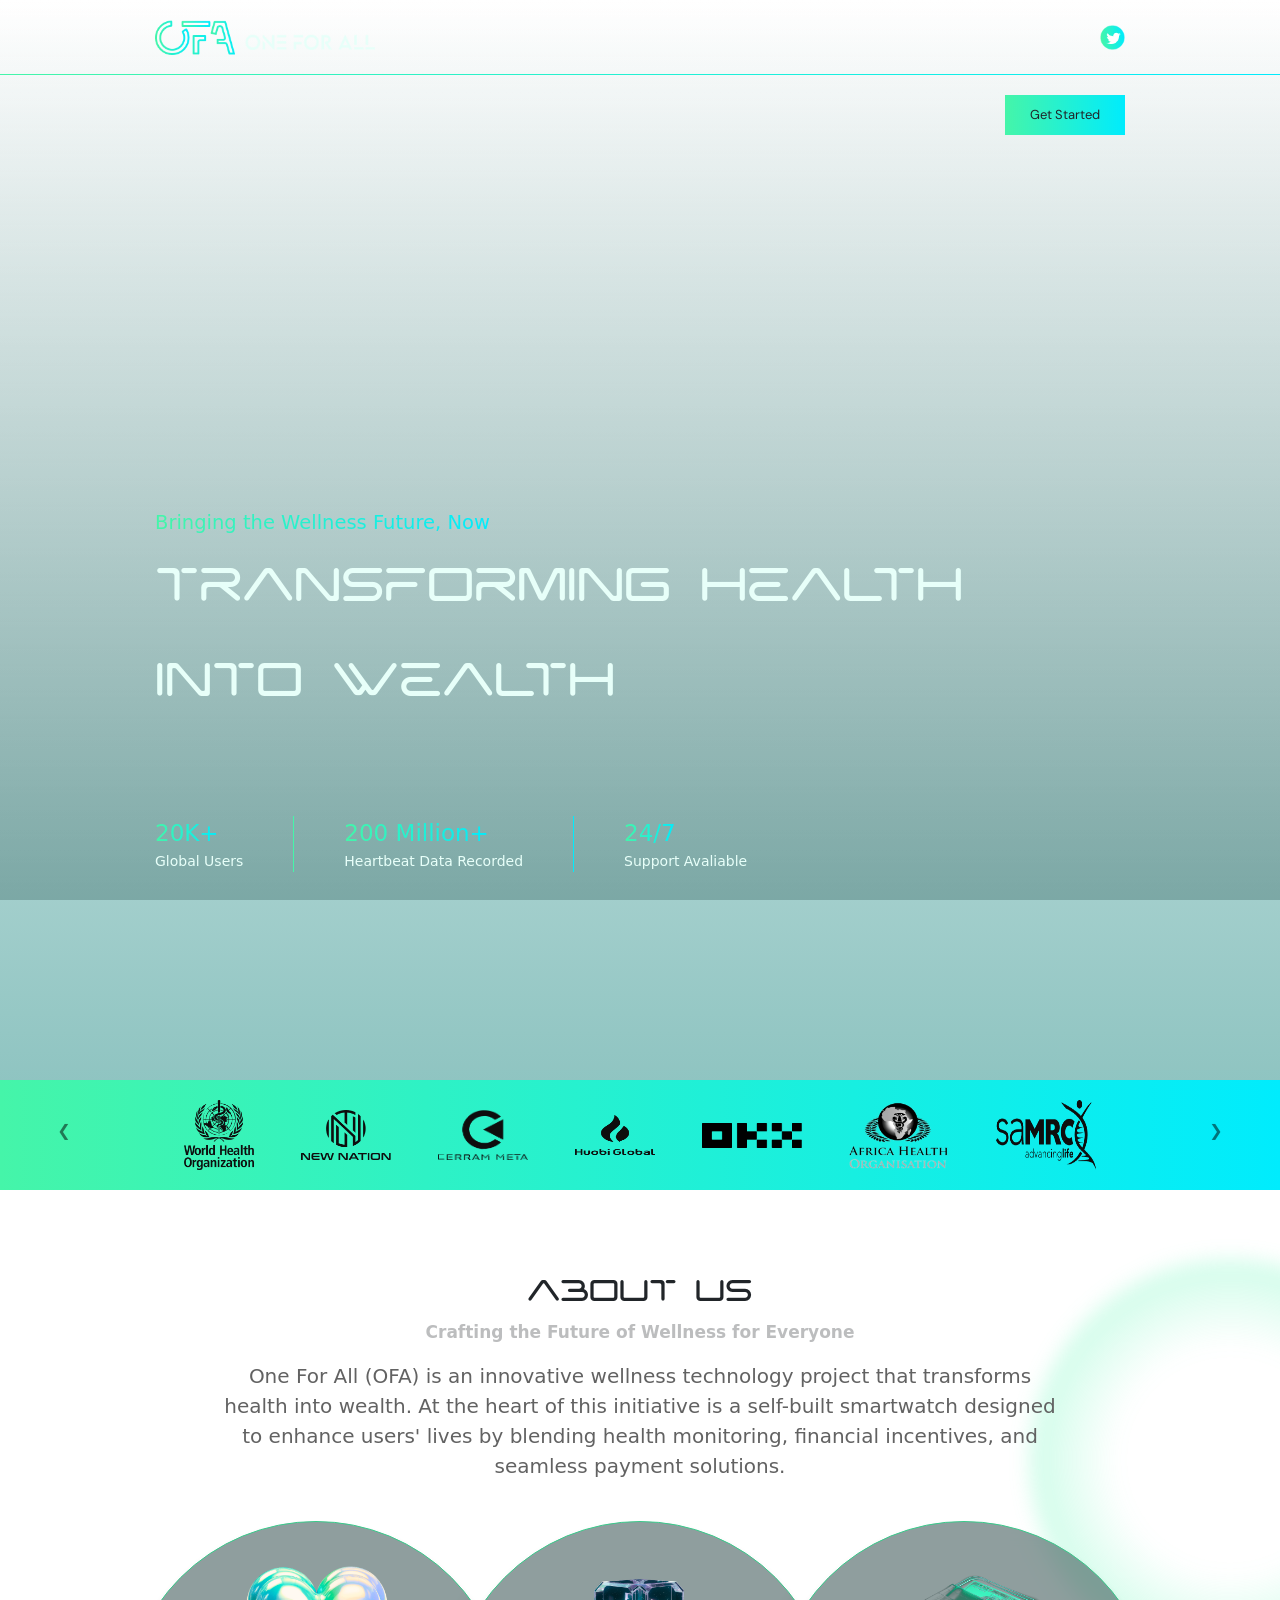
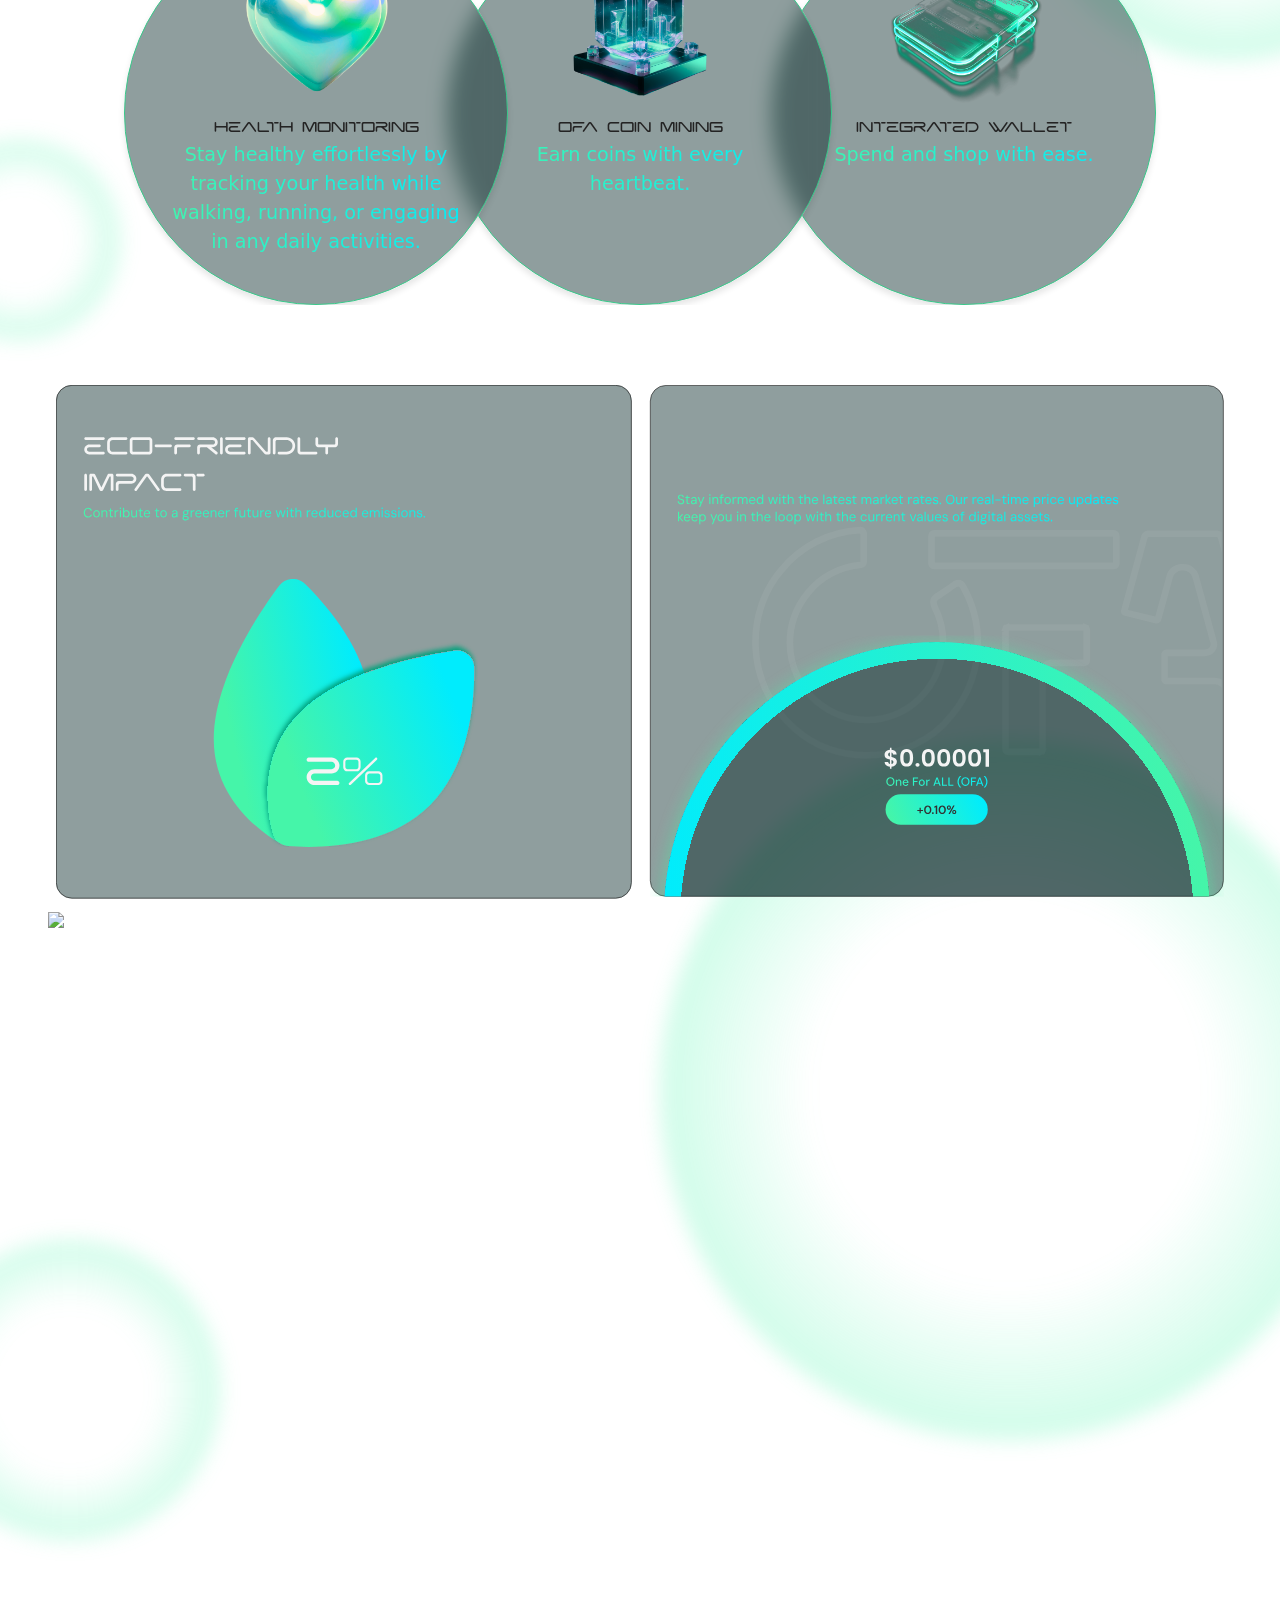
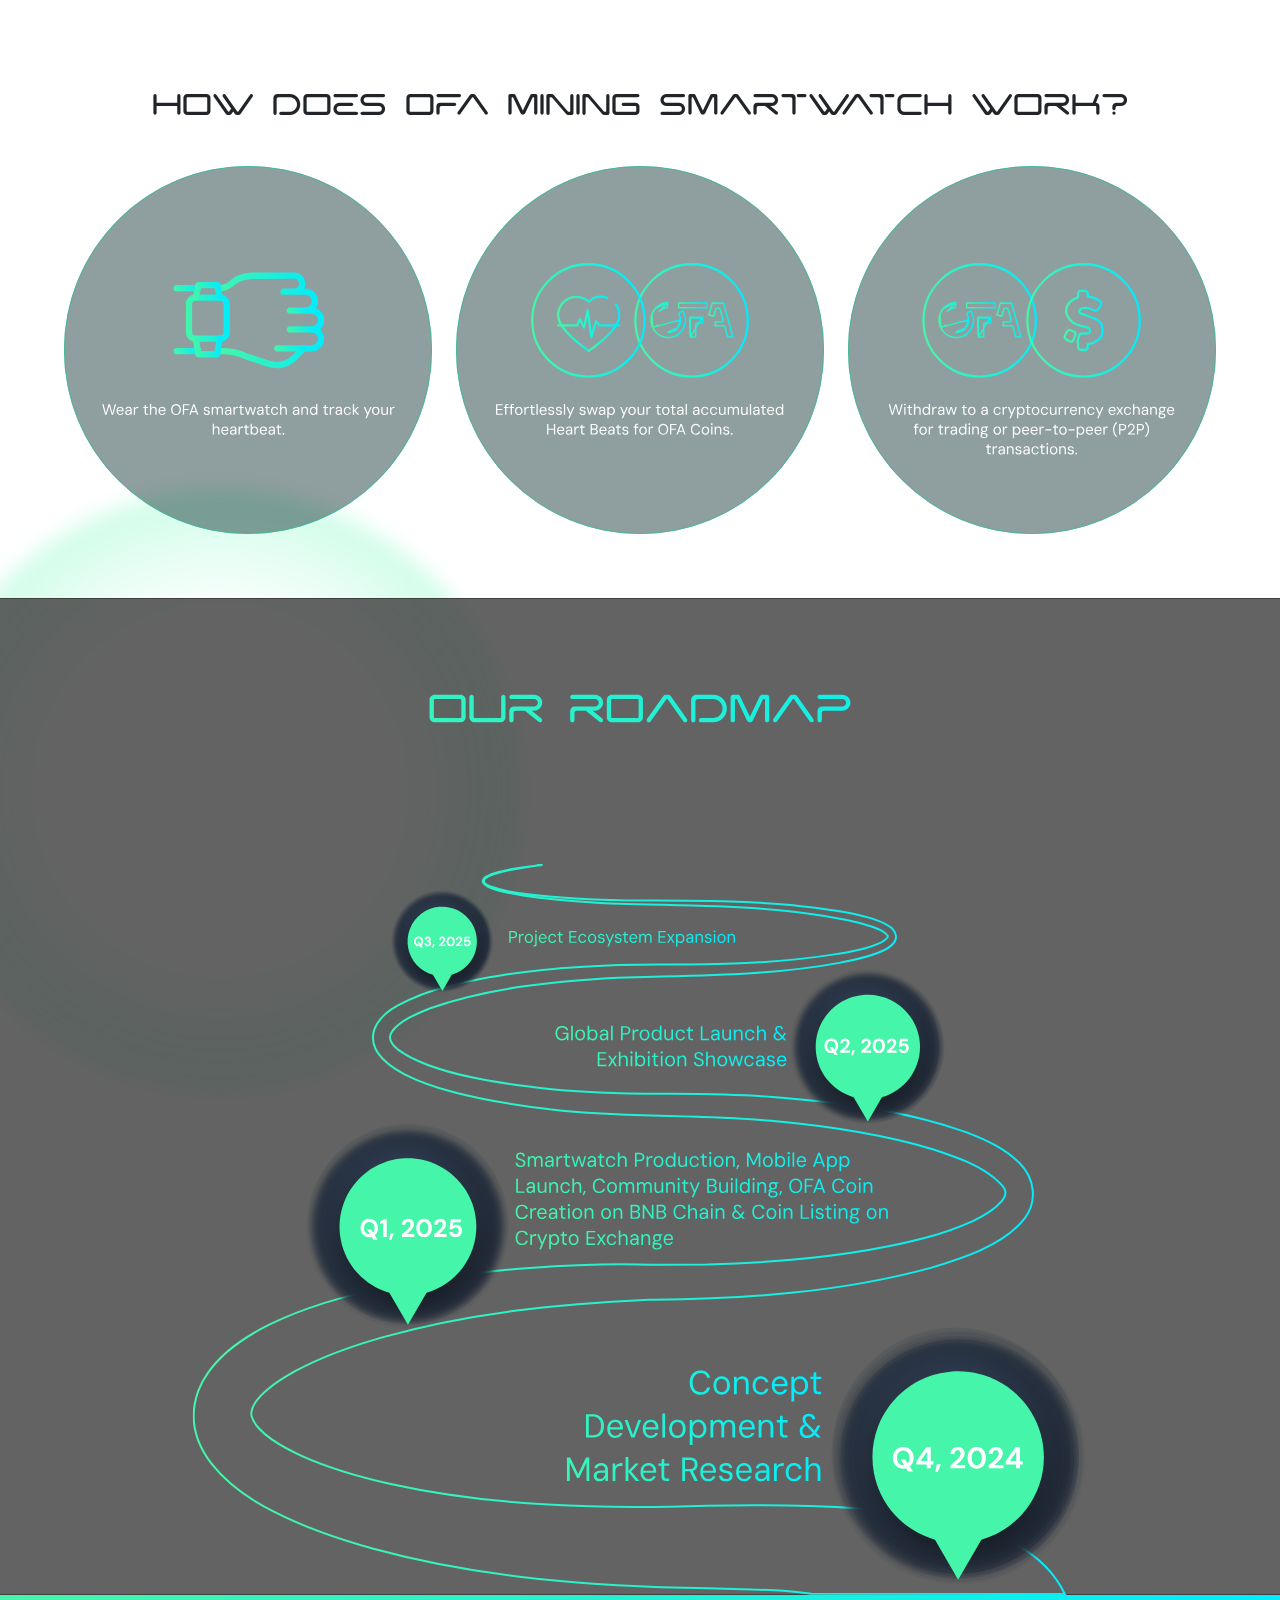
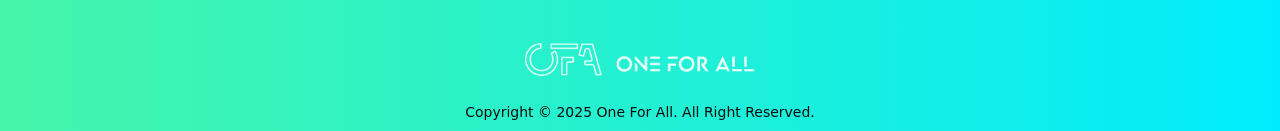
==== index.html @ 48a9dbd6 "center video background in small screen add link to twitter icon adjust to three logo per slide" ====
<!DOCTYPE html>
<html lang="en">
<head>
    <meta charset="UTF-8">
    <meta name="viewport" content="width=device-width, initial-scale=1.0">
    <meta name="description" content="One For All (OFA) - An innovative wellness technology project transforming health into wealth through smart wearables, health monitoring, and cryptocurrency rewards.">
    <title>One For All</title>
    
    <link rel="apple-touch-icon" sizes="180x180" href="img/app-icon.png">
    <link rel="icon" type="image/png" sizes="32x32" href="img/app-icon.png">
    <link rel="icon" type="image/png" sizes="16x16" href="img/app-icon.png">
    <link rel="icon" href="img/app-icon.png" type="image/x-icon">

    <link href="https://cdn.jsdelivr.net/npm/bootstrap@5.3.2/dist/css/bootstrap.min.css" rel="stylesheet">
    <link href="https://getbootstrap.com/docs/5.3/assets/css/docs.css" rel="stylesheet">
        <script src="https://cdn.jsdelivr.net/npm/bootstrap@5.3.3/dist/js/bootstrap.bundle.min.js"></script>
    <link rel="preconnect" href="https://fonts.googleapis.com">
    <link rel="preconnect" href="https://fonts.gstatic.com" crossorigin>
    <link href="https://fonts.googleapis.com/css2?family=DM+Sans:ital,opsz,wght@0,9..40,100..1000;1,9..40,100..1000&family=Open+Sans:ital,wght@0,300..800;1,300..800&display=swap" rel="stylesheet">
    <link rel="stylesheet" href="landing.css">
</head>
<body>
    <div class="grey-gradient-overlay"></div>
    <div class="site-header">
        <div class="header">
            <div class="d-flex flex-column flex-sm-row">
                <img src="img/header-logo-1.png" width="80" height="35">
                <div class="header-title">
                    <img src="img/header-logo-2.png" height="auto" width="100%">
                </div>
            </div>
            <div style="display: flex; align-items: center; gap: 5px;">
                <!-- <img src="img/Instagram.png" width="25" height="25"> -->
                <a href="https://x.com/ofatechofficial?t=ObvvisVrIjUTQreFQkUNtQ&s=09" class="flex-fill text-center d-flex align-items-center"><img src="img/Twitter.png" width="25" height="25"></a>
                <!-- <img src="img/Facebook.png" width="25" height="25"> -->
            </div>
        </div>
    </div>
    
    <div class="started">
        <div class="get-started">
            Get Started
        </div>
    </div>

    <div class="video-section">
        <video class="video-background" autoplay loop muted playsinline>
          <source src="video/main.mp4" type="video/mp4">
          Your browser does not support the video tag.
        </video>

        <div class="content">
            <div class="sub-title">
               Bringing the Wellness Future, Now
           </div>
           <div class="title">
             Transforming Health 
           </div>
           <div  class="title">
             Into Wealth
           </div> 
           <div class="box-container">
             <div class="first-box">
               <span class="box-title">20K+</span>
               <div class="box-sub-title">
                 Global Users
               </div>
             </div>
             <div class="middle-box">
               <span class="box-title">200 Million+</span>
               <div class="box-sub-title">
                 Heartbeat Data Recorded
               </div>
             </div>
             <div class="last-box">
               <span class="box-title">24/7</span>
               <div class="box-sub-title">
                 Support Avaliable
               </div>
             </div>
           </div>
       </div>
    
        <!-- Gradient Overlay -->
        <div class="gradient-overlay"></div>
    
        
        
    </div>

    <div class="company-section">
        <div id="carouselExampleAutoplaying" class="carousel slide" data-bs-ride="carousel">
            <div class="carousel-inner" id="carouselImages"></div>
          
            <button class="carousel-control-prev" type="button" data-bs-target="#carouselExampleAutoplaying" data-bs-slide="prev">
              <span class="carousel-control-prev-icon text-black" aria-hidden="true">&#10094;</span>
              <span class="visually-hidden">Previous</span>
            </button>
            <button class="carousel-control-next" type="button" data-bs-target="#carouselExampleAutoplaying" data-bs-slide="next">
              <span class="carousel-control-next-icon text-black" aria-hidden="true">&#10095;</span>
              <span class="visually-hidden">Next</span>
            </button>
          </div> 
    </div>

    <div class="content-container">
        <div class="green-circle1"></div>
        <div class="green-circle2"></div>
        <div class="green-circle3"></div>
        <div class="green-circle4"></div>
        <div class="green-circle5"></div> 

        <div>
            <div class="about-us-container">
                <span class="about-us">ABOUT US</span>
                <span class="about-us-sub-title">Crafting the Future of Wellness for Everyone</span>
                <span class="about-us-text" style="margin-top: 15px;">One For All (OFA) is an innovative wellness technology project that transforms <br>
                    health into wealth. At the heart of this initiative is a self-built smartwatch designed <br>
                    to enhance users' lives by blending health monitoring, financial incentives, and <br>
                    seamless payment solutions.</span>
            </div>
            <div class="circle-container">
                <div class="circle">
                  <img src="img/health_monitoring.png" alt="Health Monitoring">
                  <div class="circle-title">HEALTH MONITORING</div>
                  <div class="circle-sub-title">
                    Stay healthy effortlessly by <br> tracking your health while <br> walking,
                    running, or engaging <br> in any daily activities.
                  </div>
                </div>
                <div class="circle">
                  <img src="img/ofc_coin_mining.png" alt="OFA Coin Mining">
                  <div class="circle-title">OFA COIN MINING</div>
                  <div class="circle-sub-title">Earn coins with  every <br> heartbeat.</div>
                </div>
                <div class="circle">
                  <img src="img/integrated_wallet.png" alt="Integrated Wallet">
                  <div class="circle-title">INTEGRATED WALLET</div>
                  <div class="circle-sub-title">Spend and shop with ease.</div>
                </div>
            </div>
            <div class="row m-0 p-5 pb-0">
                <div class="col-12 pt-0 p-1 p-sm-3 p-md-2 col-md-6 mt-4">
                    <img src="img/eco-friendly.svg">
                </div>
                <div class="col-12 pt-0 p-1 p-sm-3 p-md-2 col-md-6 mt-4">
                    <img src="img/eco-friendly-2.svg">
                </div>
            </div>
            <div class="p-5 pt-0">
                <img src="img/Subtract.svg">
            </div>
        
            <div class="p-5">
                <video class="slide-background" autoplay loop muted playsinline>
                    <source src="video/slide.mp4" type="video/mp4">
                    Your browser does not support the video tag.
                </video>
            </div>
        
            <div class="p-5 pt-0">
                <div class="smart-watch-title">
                    How Does OFA Mining Smartwatch Work?
                </div>
                <div class="p-3 pt-2 row">
                    <div class="col-12 col-md-4 mt-4 smart-watch-img d-flex justify-content-center">
                        <img src="img/smart-watch-1.svg">
                    </div>
                    <div class="col-12 col-md-4 mt-4 smart-watch-img d-flex justify-content-center">
                        <img src="img/smart-watch-2.svg">
                    </div>
                    <div class="col-12 col-md-4 mt-4 smart-watch-img d-flex justify-content-center">
                        <img src="img/smart-watch-3.svg">
                    </div>
                </div>
            </div>
        
            <img src="img/roadmap.svg">
    
            <div class="company-section p-5 pb-2">
                <img src="img/footer-logo.png" width="230" height="35">
                <div class="d-flex justify-content-center mt-4" style="font-size: 14px; color: rgba(14, 14, 14, 1)">
                    Copyright © 2025 One For All. All Right Reserved.
                </div>
            </div>
        </div>
    </div>

    <script>
        const images = [
            { src: "img/WHO.png", link: "https://www.who.int/", width: 70, height: 70 },
            { src: "img/NEW_NATION.png", link: "https://newnation.us/#", width: 90, height: 50 },
            { src: "img/CERRAM_META.png", link: "https://crmclick.io/#/", width: 90, height: 50 },
            { src: "img/Huobi_Global.png", link: "https://www.htx.com/", width: 80, height: 40 },
            { src: "img/okx.png", link: "https://www.okx.com/join/31041641?gad_source=1&gclid=CjwKCAiA1eO7BhATEiwAm0Ee-BBeIkLBJhhB35plyiv4_nCGKuAdilOFokEItZXmmyMI5mt0x4MOkhoCSD8QAvD_BwE", width: 100, height: 25 },
            { src: "img/AHO.png", link: "https://aho.org/countries/south-africa/", width: 100, height: 70 },
            { src: "img/SAMRC.png", link: "https://www.samrc.ac.za/", width: 100, height: 70 },
        ];


        function getImagesPerSlide() {
            const width = window.innerWidth;
            if (width < 350) return 1;
            if (width < 576) return 3;
            if (width >= 576 && width < 768) return 4;
            if (width >= 768 && width < 992) return 4;
            if (width >= 992 && width < 1200) return 5;
            if (width >= 1200) return 7;
            return 1; // Fallback
        }

        function populateCarousel() {
            const carouselInner = document.getElementById("carouselImages");
            carouselInner.innerHTML = ""; // Clear previous content
            const imagesPerSlide = getImagesPerSlide();

            for (let i = 0; i < images.length; i += imagesPerSlide) {
            const slideImages = images.slice(i, i + imagesPerSlide);
            const slide = document.createElement("div");
            slide.className = `carousel-item ${i === 0 ? "active" : ""}`;
            slide.innerHTML = `
                <div class="d-flex justify-content-between">
                ${slideImages
                    .map(
                    (image) =>
                        `<a href="${image.link}" class="flex-fill text-center d-flex align-items-center">
                        <img src="${image.src}" class="mx-auto d-block" style="width: ${image.width}px; height: ${image.height}px;" alt="Image">
                        </a>`
                    )
                    .join("")}
                </div>`;
            carouselInner.appendChild(slide);
            }
        }

        // Populate on load and resize
        window.addEventListener("load", populateCarousel);
        window.addEventListener("resize", populateCarousel);
    </script>
</body>
</html>
---- landing.css ----
@media (max-height: 576px) {

    .content{
        padding-top: 200px !important;
    }
}

@media (max-height: 450px) {

    .content{
        padding-top: 100px !important;
    }
}


@font-face {
    font-family: 'Lequire';
    src: url('fonts/Lequire.otf') format('opentype');
    font-weight: normal; /* Adjust if you have multiple weights */
    font-style: normal;  /* Adjust if you have italic or other styles */
}

@font-face {
    font-family: 'Votage';
    src: url('fonts/votage.otf') format('opentype');
    font-weight: normal; /* Adjust if you have multiple weights */
    font-style: normal;  /* Adjust if you have italic or other styles */
}

.grey-gradient-overlay {
    position: fixed;
    top: 0;
    left: 0;
    width: 100%;
    height: 100vh;
    background: linear-gradient(180deg, rgba(255, 254, 254, 0.7), rgba(0, 0, 0, 0.3)); /* Grey gradient */
    z-index: -9999;
}

.site-header {
    font-family: 'Lequire';
    position: absolute;
    top: 0;
    width: 100%;
    border-bottom: 1px solid; /* Adjust border width */
    border-image: linear-gradient(90deg, #45F5A9, #00ECFD) 1;
    z-index: 2;
    height: 75px;
}

.header{
    display: flex; 
    padding: 20px 155px; 
    justify-content: space-between;
}

.header-title{
    font-family: "Votage";
    width: 130px;
    height: 20px;
    color: #E7FFF9;
    margin-left: 10px;
    margin-top: 10px;
}

.started{
    padding: 20px 155px; 
    position: absolute; 
    z-index: 2; top: 75px; 
    display: flex; 
    justify-content: end; 
    width: -webkit-fill-available;
}

.get-started{
    font-family: "DM Sans";
    padding: 10px 25px;
    font-size: 13px; 
    background: linear-gradient(90deg, #45F5A9, #00ECFD);
    z-index: 2;
}

.video-section {
    position: relative;
    width: 100%;
    height: 120vh; /* Full viewport height */
}

.video-background {
    position: absolute;
    width: 100%;
    height: 100%;
    object-fit: cover;
    z-index: -1;
}

.gradient-overlay {
    position: absolute;
    top: 0;
    left: 0;
    width: 100%;
    height: 100%;
    background: linear-gradient(180deg, rgba(255, 255, 255, 0.5), rgba(32, 138, 132, 0.5));
    z-index: -1;
}

.content{
    height: 100%;
    display: flex;
    flex-direction: column;
    justify-content: center;
    padding-left: 155px;
    padding-top: 300px;
}

.sub-title{
    display: flex;
    flex-direction: column;
    font-size: 19.5px; 
    background: linear-gradient(90deg, #45F5A9, #00ECFD);
    width: fit-content;
    -webkit-background-clip: text;
    -webkit-text-fill-color: transparent;
}

.title{
    font-family: "Votage";
    font-size: 63px;
    color: #E7FFF9;
}

.box-container{
    margin-top: 90px; 
    display: flex;
}

.middle-box{
    border-image: linear-gradient(90deg, #45F5A9, #00ECFD) 1;
    border-left: 1px solid;
    border-right: 1px solid;
    padding: 0px 50px;
}

.box-title{
    font-size: 23px;
    background: linear-gradient(90deg, #45F5A9, #00ECFD);
    width: fit-content;
    -webkit-background-clip: text;
    -webkit-text-fill-color: transparent;
}

.box-sub-title{
    font-size: 14px;
    color: #E7FFF9;
}

.first-box{
    padding: 0px 50px 0px 0px;
}

.last-box{
    padding: 0px 00px 0px 50px;
}

.company-section {
    background: linear-gradient(90deg, #45F5A9, #00ECFD);
    text-align: center;
}

.content-container {
    height: 100%;
    position: relative;
    overflow: hidden;
  }

  .green-circle1 {
    margin-top: 70px;
    position: absolute;
    right: -150px; /* Moves the circle to the right so only half is visible */
    width: 400px; /* Adjust size as needed */
    height: 400px; /* Adjust size as needed */
    background: radial-gradient(
      circle,
      rgba(0, 236, 253, 0) 40%,
      rgba(69, 245, 169, 0.5) 100%
    );
    border-radius: 50%; /* Makes it circular */
    filter: blur(10px); /* Adds a soft blur */
    z-index: -1; /* Puts the circle behind other content */
    overflow: hidden;
  }

  .green-circle2 {
    margin-top: 550px;
    position: absolute;
    left: -80px;
    width: 200px; /* Adjust size as needed */
    height: 200px; /* Adjust size as needed */
    background: radial-gradient(
      circle,
      rgba(0, 236, 253, 0) 40%,
      rgba(69, 245, 169, 0.5) 100%
    );
    border-radius: 50%; /* Makes it circular */
    filter: blur(10px); /* Adds a soft blur */
    z-index: -1; /* Puts the circle behind other content */
    overflow: hidden;
  }


  .green-circle3 {
    margin-top: 1150px;
    position: absolute;
    right: -80px;
    width: 700px; /* Adjust size as needed */
    height: 700px; /* Adjust size as needed */
    background: radial-gradient(
      circle,
      rgba(0, 236, 253, 0) 40%,
      rgba(69, 245, 169, 0.5) 100%
    );
    border-radius: 50%; /* Makes it circular */
    filter: blur(10px); /* Adds a soft blur */
    z-index: -1; /* Puts the circle behind other content */
    overflow: hidden;
  }

  .green-circle4 {
    margin-top: 1650px;
    position: absolute;
    left: -80px;
    width: 300px; /* Adjust size as needed */
    height: 300px; /* Adjust size as needed */
    background: radial-gradient(
      circle,
      rgba(0, 236, 253, 0) 40%,
      rgba(69, 245, 169, 0.5) 100%
    );
    border-radius: 50%; /* Makes it circular */
    filter: blur(10px); /* Adds a soft blur */
    z-index: -1; /* Puts the circle behind other content */
    overflow: hidden;
  }

.green-circle5 {
    margin-top: 2500px;
    position: absolute;
    left: -80px;
    width: 600px; /* Adjust size as needed */
    height: 600px; /* Adjust size as needed */
    background: radial-gradient(
        circle,
        rgba(0, 236, 253, 0) 40%,
        rgba(69, 245, 169, 0.5) 100%
    );
    border-radius: 50%; /* Makes it circular */
    filter: blur(10px); /* Adds a soft blur */
    z-index: -1; /* Puts the circle behind other content */
    overflow: hidden;
}

.carousel-control-prev-icon,
    .carousel-control-next-icon {
      background-image: none;

    }

.carousel-inner{
    padding: 20px 160px 20px 160px;
}

.carousel-control-next, .carousel-control-prev{
    width: 10%;
}

.about-us-container{
    margin: 70px 200px 0px 200px; 
    display: flex; 
    flex-direction: column; 
    justify-content: center;
  }

  .about-us{
    display: flex;
    justify-content: center;
    font-size: 40px;
    font-family: "Votage";
  }

  .about-us-sub-title{
    display: flex;
    justify-content: center;
    font-size: 17px;
    font-weight: 600;
    opacity: 0.3;
    text-align: center;
  }

  .about-us-text{
    display: flex;
    justify-content: center;
    font-size: 20px;
    color: #626262;
    text-align: center;
  }

  /* Circle Container */
.circle-container {
    display: flex;
    justify-content: center;
    align-items: center;
    gap: 0; /* Control overlap manually */
    margin-top: 40px;
    position: relative;
    flex-wrap: nowrap; /* Prevent wrapping on large screens */
    overflow: hidden; /* Ensure no overflow */
  }
  
  /* Individual Circle Styling */
  .circle {
    background: var(--Color, rgba(0, 34, 36, 0.44));
    border-radius: 50%;
    width: clamp(300px, 30vw, 600px); /* Dynamically scale with viewport width */
    height: clamp(300px, 30vw, 600px); /* Same as width for a perfect circle */
    text-align: center;
    box-shadow: 0 4px 6px rgba(0, 0, 0, 0.1);
    padding: 20px;
    position: relative; /* Ensure circles can overlap */
    z-index: 1;
    backdrop-filter: blur(10px);
    border: 1px solid rgba(56, 201, 138, 1);
  }
  
  /* Adjust Overlap for Circles */
  .circle:nth-child(1) {
    margin-right: -60px; /* Adjust overlap dynamically */
    z-index: 3; /* Ensure it's on top of the second */
  }
  
  .circle:nth-child(2) {
    margin-right: -60px; /* Adjust overlap dynamically */
    z-index: 2; /* Ensure it's on top of the third but behind the first */
  }
  
  .circle:nth-child(3) {
    z-index: 1; /* Ensure it's the lowest in the stack */
  }
  
  /* Circle Content Styling */
  .circle img {
    width: 50%; /* Icon size relative to the circle */
    height: auto;
  }
  
  .circle-title {
    font-family: "Votage";
    font-size: clamp(1rem, 1.5vw, 2rem);
    color: rgba(35, 35, 35, 1);
  }
  
  .circle-sub-title {
    font-size: clamp(1rem, 1.5vw, 2rem);
    background: linear-gradient(90deg, #45F5A9, #00ECFD);
    -webkit-background-clip: text;
    -webkit-text-fill-color: transparent;
  }

  .slide-background{
    width: 100%;
    height: 100%;
  }

  .smart-watch-title{
    font-family: "Votage";
    font-size: 40px;
    display: flex;
    justify-content: center;
  }

@media (max-width: 1050px) {
    .circle:nth-child(1) {
        margin-right: -50px;
    }   
    
    .circle:nth-child(2) {
        margin-right: -50px;
    }
}

@media (max-width: 965px) {

    .box-container{
        margin-top: 70px;
    }
}


@media (max-width: 765px) {

    .started{
        padding: 25px 50px; 
    }

    .header {
        padding: 20px 50px;
    }

    .content{
        padding-left: 50px;
        padding-top: 300px;
    }

    .circle-container {
        flex-wrap: wrap;
        flex-direction: column;
    }
      
    /* Adjust Overlap for Circles */
    .circle:nth-child(1) {
        z-index: 4;
        margin-right: 0px;
    }   
    
    .circle:nth-child(2) {
        z-index: 4;
        margin-top: 20px;
        margin-right: 0px;
    }

    .circle:nth-child(3) {
        z-index: 4;
        margin-top: 20px;
    }

    .smart-watch-title{
        font-size: 30px;
    }

    .smart-watch-img img{
        width: 300px;
        height: 300px;
    }

    .carousel-inner{
        padding: 20px 60px 20px 60px;
    }

    .box-container{
        margin-top: 50px;
    }

    .about-us-container{
        margin: 70px 100px 0px 100px;;
    }

    .video-background{
        object-position: calc(50% + -250px) center;
    }
}

@media (max-width: 576px) {

    .site-header{
        height: 100px;
    }

    .header-title{
        margin-left: 0px;
    }

    .started{
        padding: 40px 50px; 
        
    }

    .title{
        font-size: 36px;
    }

    .content{
        padding-left: 15px;
        padding-top: 0;
    }

    .middle-box{
        padding: 0px 10px;
    }

    .first-box{
        padding: 0px 10px 0px 0px;
    }
    
    .last-box{
        padding: 0px 10px 0px 10px;
    }

    .about-us-container{
        margin: 70px 50px 0px 50px; 
    }

    .smart-watch-title{
        font-size: 25px;
    }

    .carousel-inner{
        padding: 20px;
    }

    .video-section{
        overflow: hidden;
    }

    .video-background{
        object-position: calc(50% + -300px) center;
    }
}
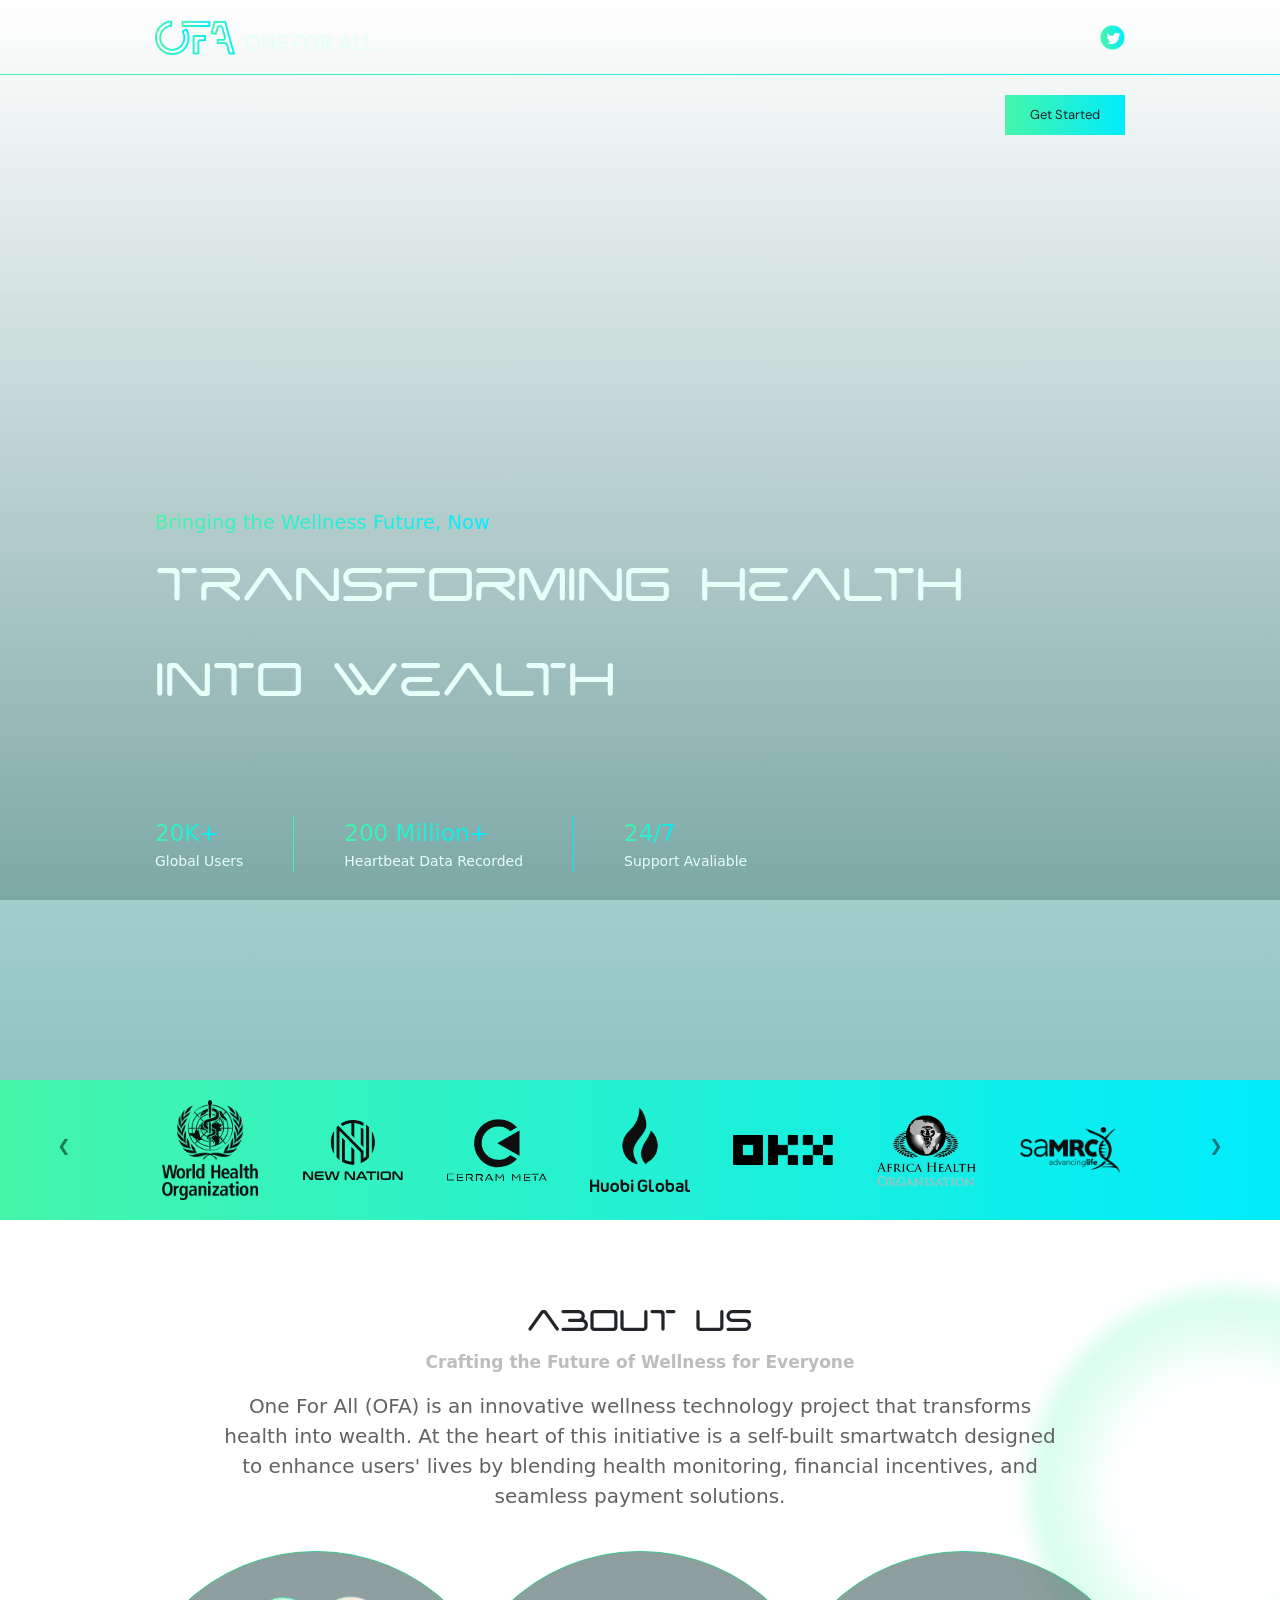
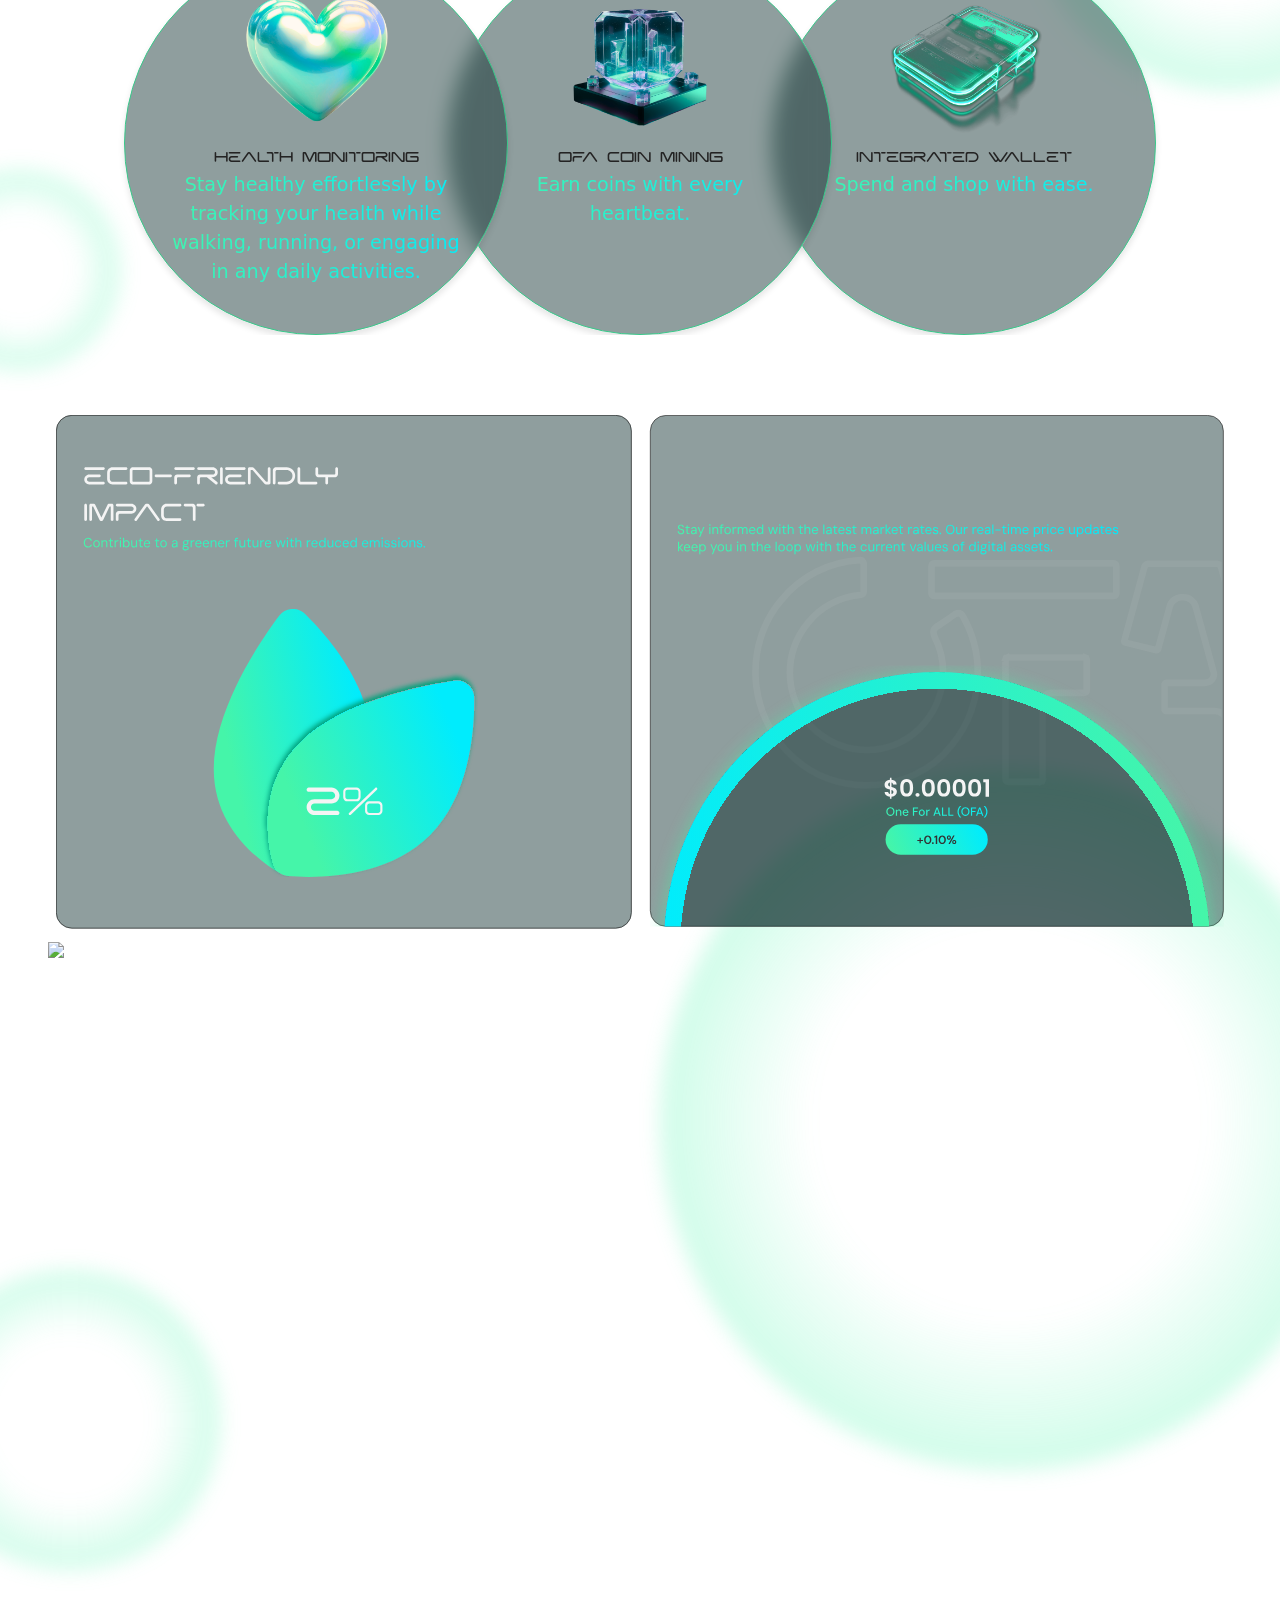
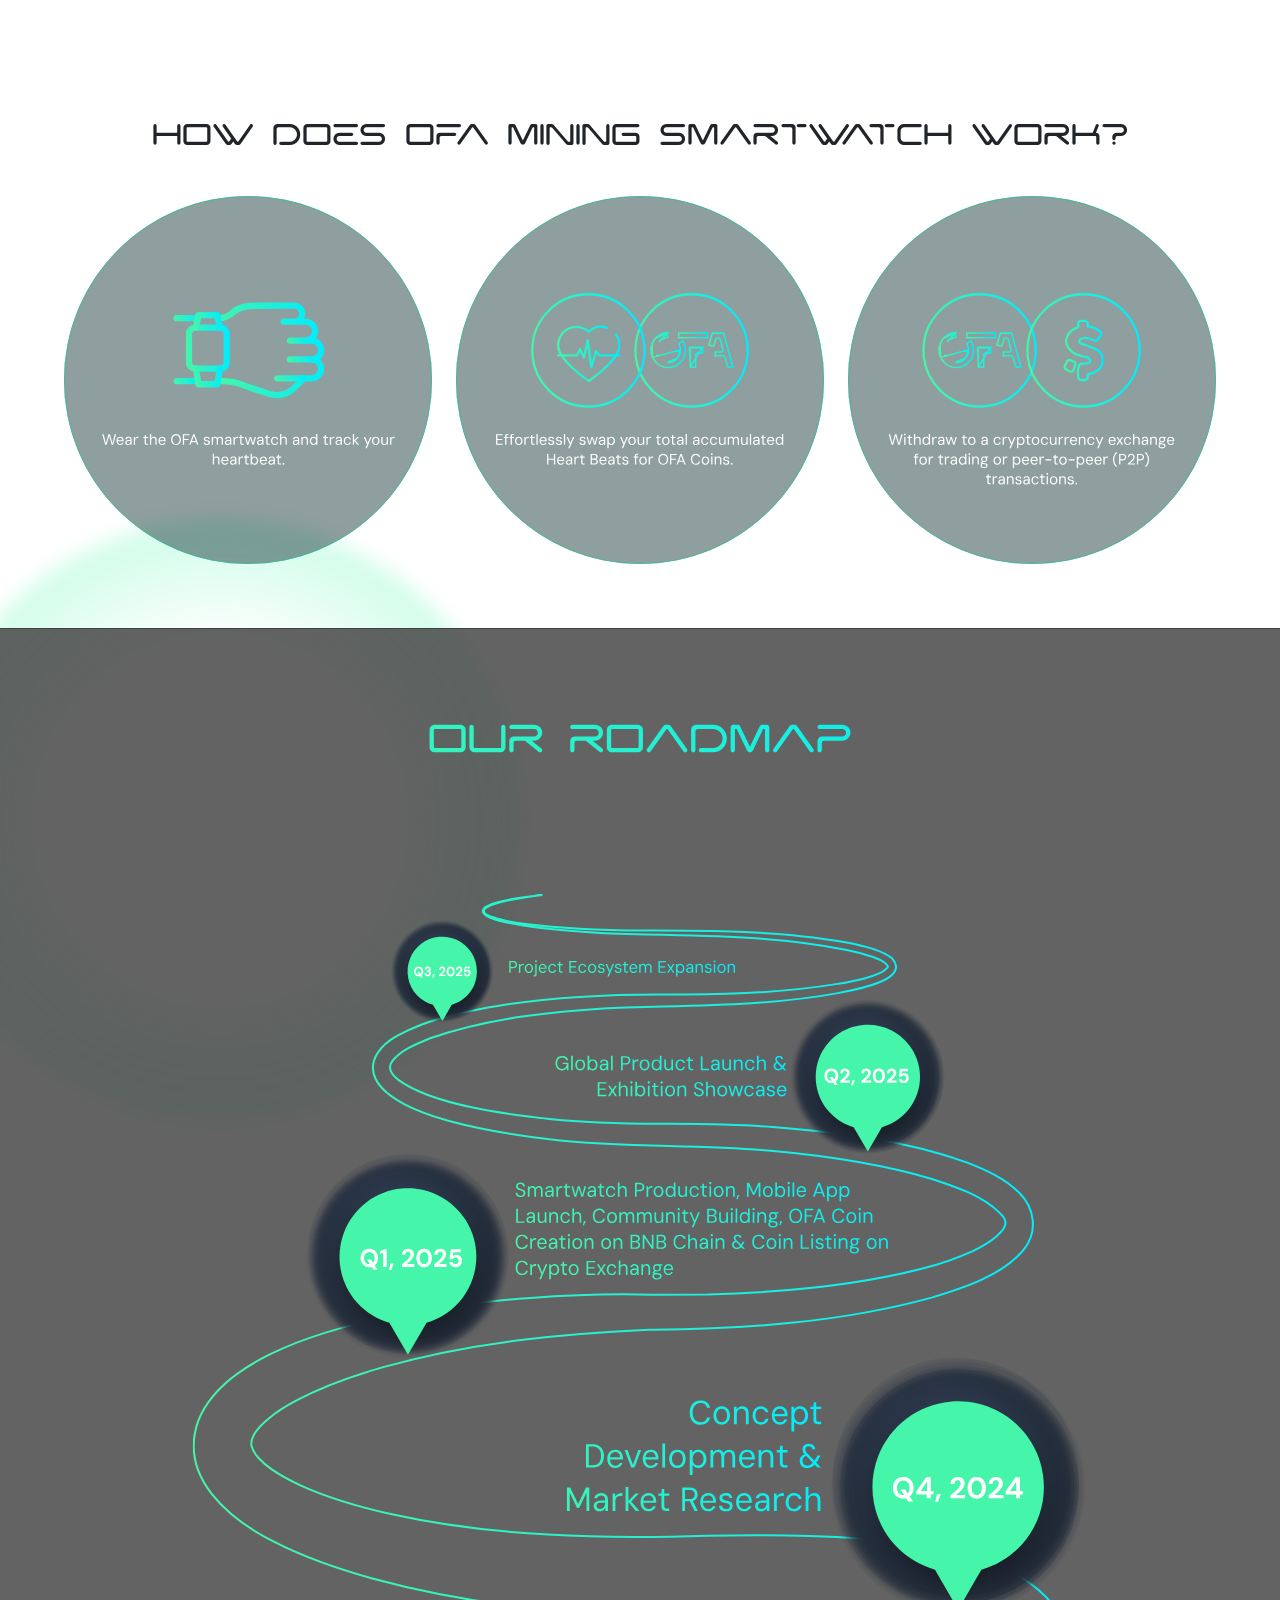
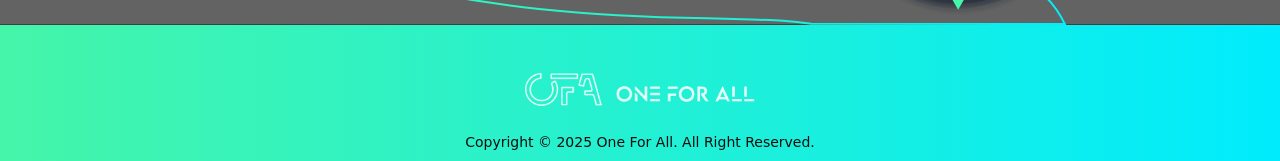
==== commit 0cef6385: "fix image compress issue" ====
--- a/index.html
+++ b/index.html
@@ -217,14 +217,21 @@
             for (let i = 0; i < images.length; i += imagesPerSlide) {
             const slideImages = images.slice(i, i + imagesPerSlide);
             const slide = document.createElement("div");
+
+            const isSingleImage = slideImages.length === 1;
+
             slide.className = `carousel-item ${i === 0 ? "active" : ""}`;
             slide.innerHTML = `
-                <div class="d-flex justify-content-between">
+                <div class="d-flex ${isSingleImage ? "justify-content-center align-items-center" : "justify-content-between"}">
                 ${slideImages
                     .map(
                     (image) =>
-                        `<a href="${image.link}" class="flex-fill text-center d-flex align-items-center">
-                        <img src="${image.src}" class="mx-auto d-block" style="width: ${image.width}px; height: ${image.height}px;" alt="Image">
+                        `<a href="${image.link}" class="d-flex text-center d-flex align-items-center">
+                            <div class="image-container">
+                                <img src="${image.src}" 
+                                     class="img-fluid" 
+                                     alt="Image">
+                            </div>
                         </a>`
                     )
                     .join("")}
--- a/landing.css
+++ b/landing.css
@@ -376,6 +376,30 @@
     display: flex;
     justify-content: center;
   }
+  
+  .scaled-image {
+    max-width: 100%; /* Ensures the image doesn't overflow its container */
+    max-height: 100%; /* Maintains aspect ratio */
+    transform: scale(0.8); /* Scales the image down to 80% of its size */
+    transition: transform 0.3s; /* Adds a smooth scaling effect */
+  }
+
+  .image-container {
+    width: 100px; /* Set the desired uniform width */
+    height: 100px; /* Set the desired uniform height */
+    display: flex;
+    align-items: center;
+    justify-content: center;
+    overflow: hidden; /* Ensures any overflow is hidden */
+    border-radius: 8px; /* Optional: Add rounded corners */
+}
+
+.image-container img {
+    width: 100%;
+    height: 100%;
+    object-fit: contain; /* Ensures the entire image is visible while maintaining aspect ratio */
+    object-position: center; /* Centers the image within the container */
+}
 
 @media (max-width: 1050px) {
     .circle:nth-child(1) {
@@ -402,7 +426,7 @@
     }
 
     .header {
-        padding: 20px 50px;
+        padding: 20px 50px 20px 15px;
     }
 
     .content{
@@ -502,10 +526,6 @@
         font-size: 25px;
     }
 
-    .carousel-inner{
-        padding: 20px;
-    }
-
     .video-section{
         overflow: hidden;
     }
@@ -515,5 +535,21 @@
     }
 }
 
-
-
+@media (max-width: 450px) {
+
+    .carousel-inner{
+        padding: 20px 25px;
+    }
+
+    .image-container {
+        width: 90px; /* Set the desired uniform width */
+        height: 90px; /* Set the desired uniform height */
+    }
+
+    .carousel-control-next, .carousel-control-prev{
+        width: 8%;
+    }
+}
+
+
+
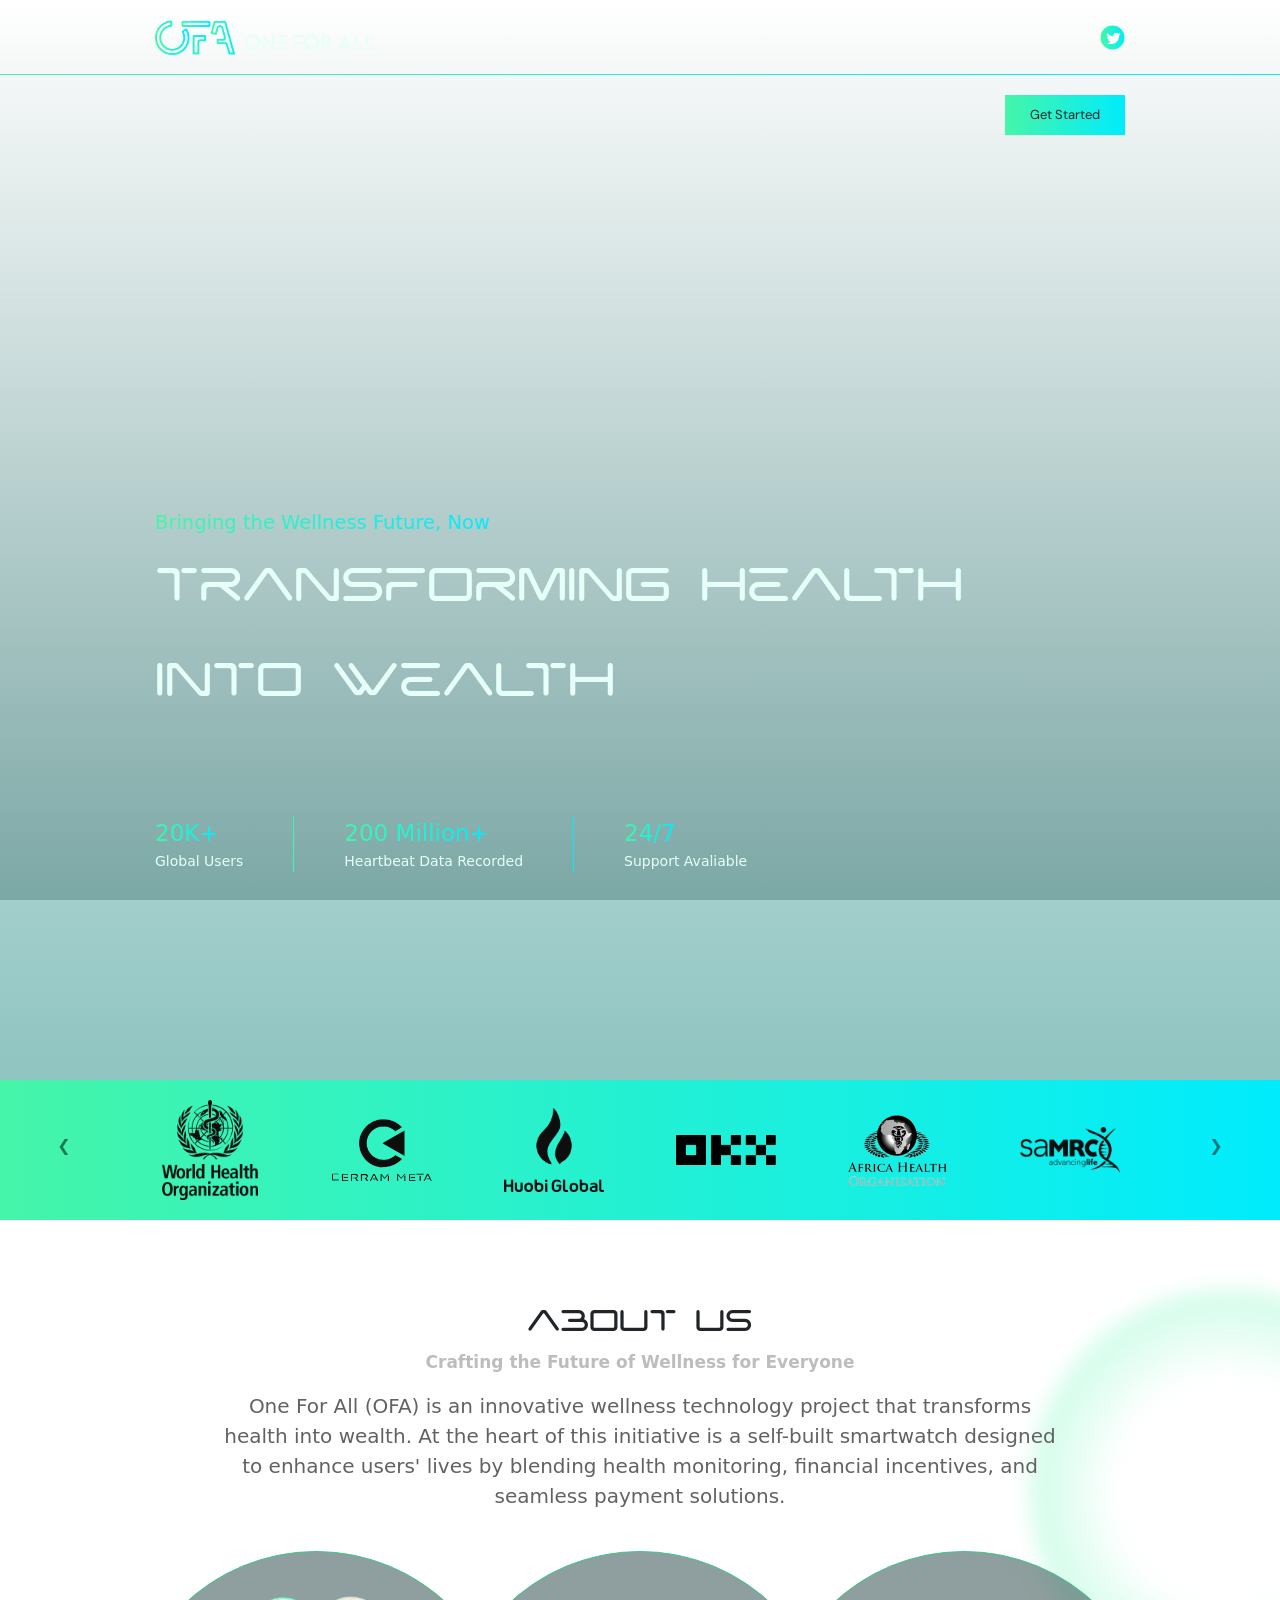
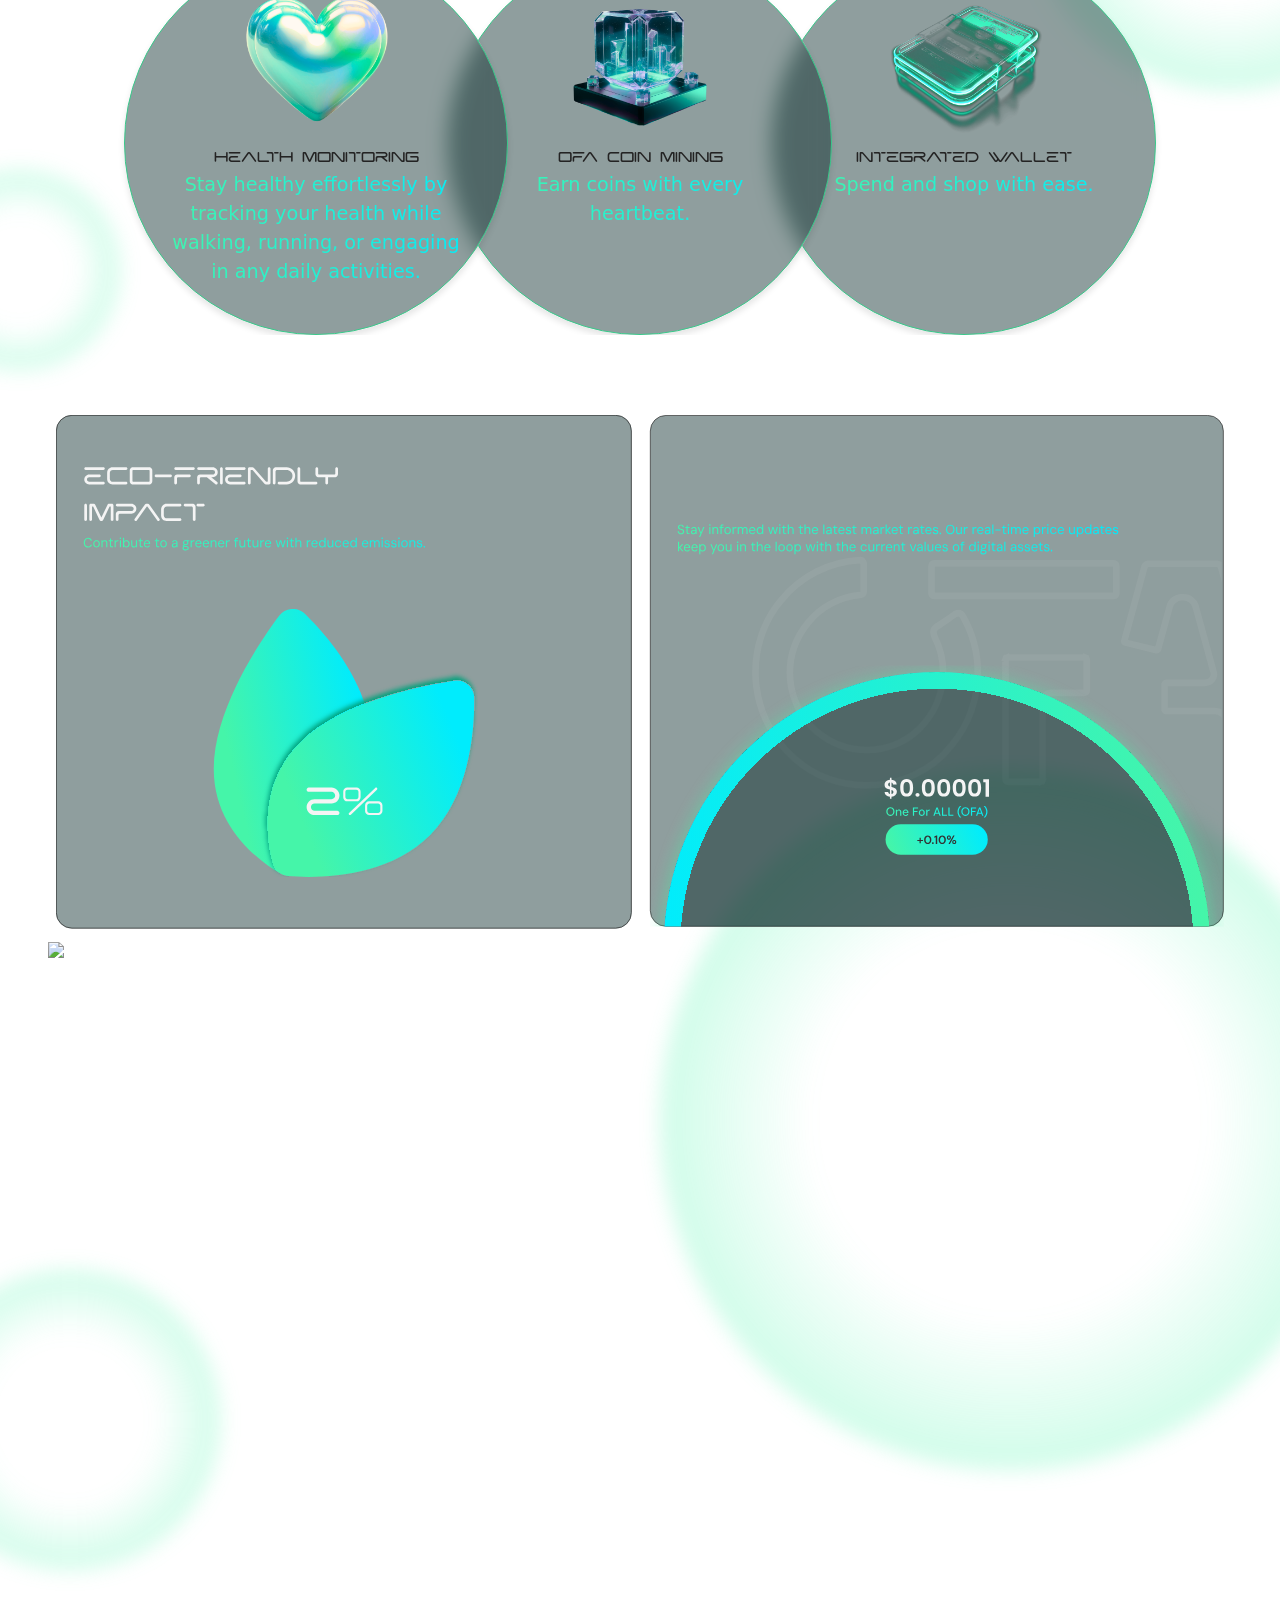
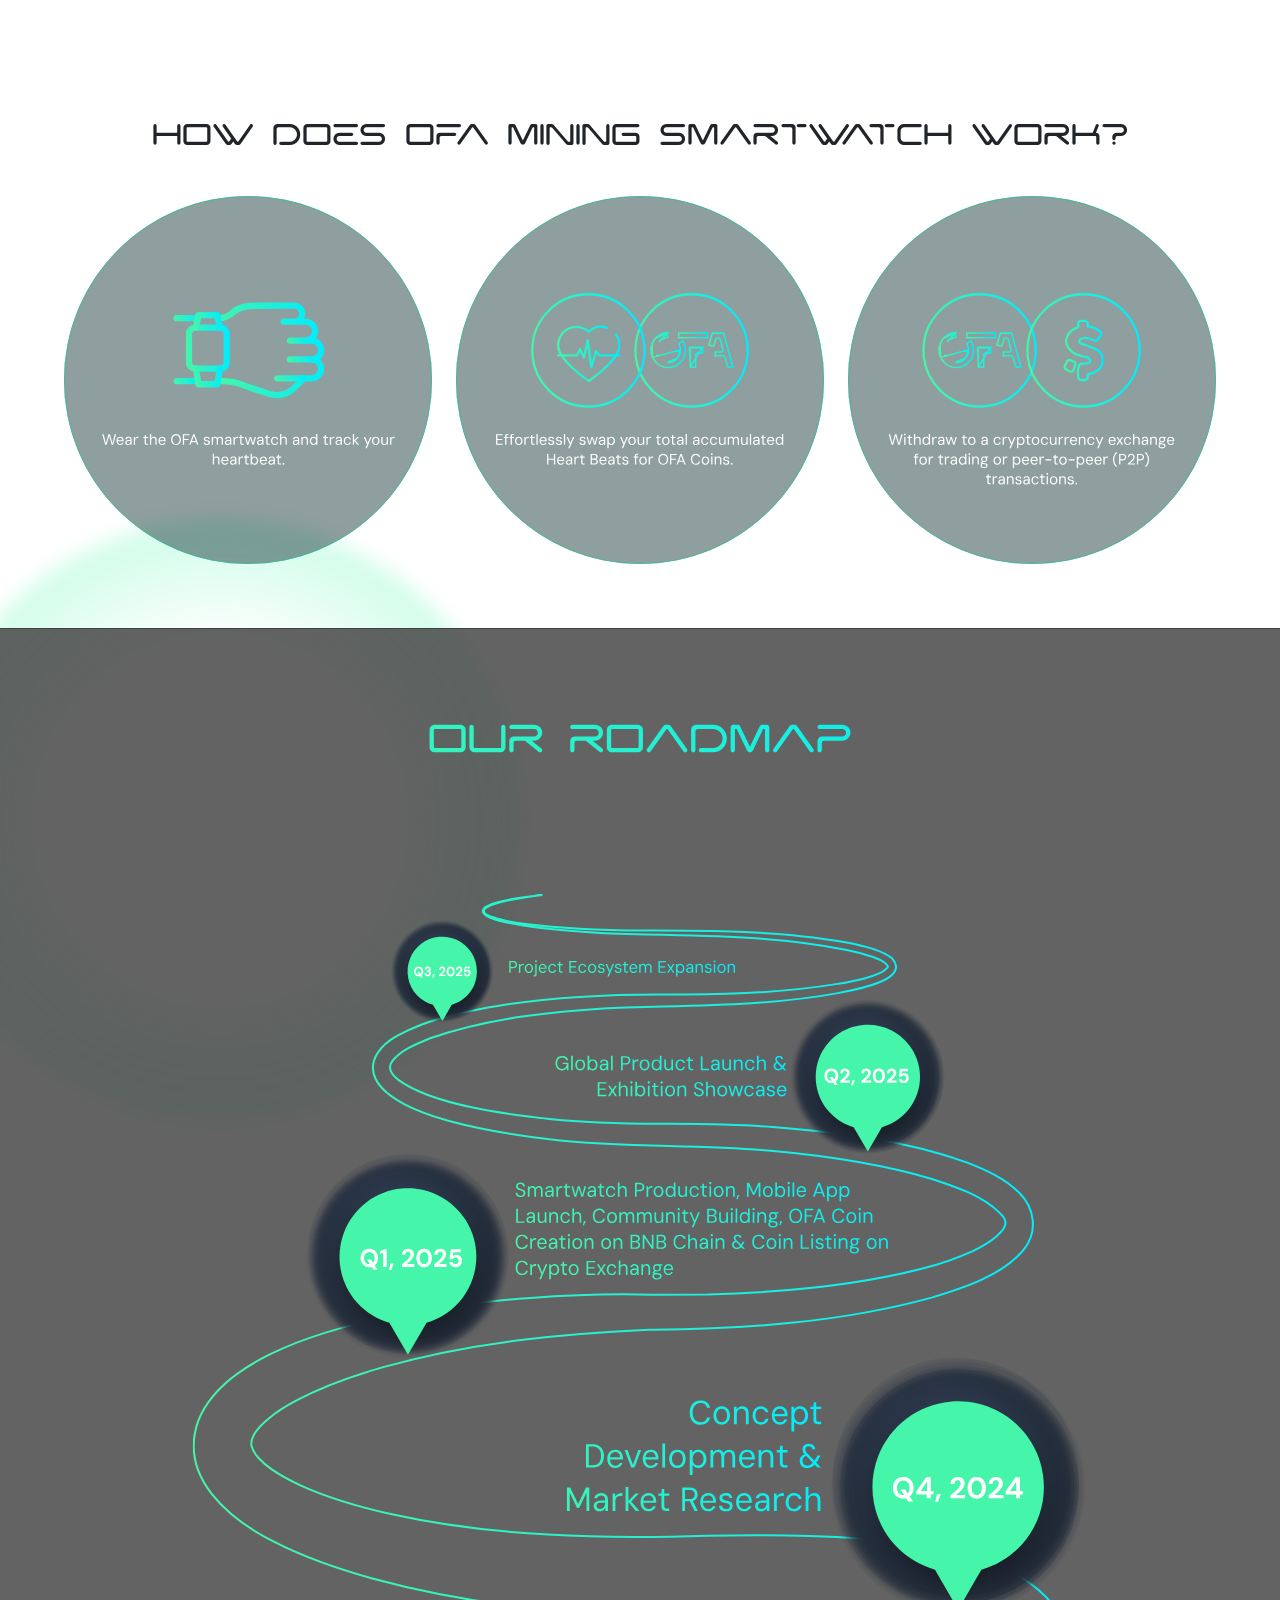
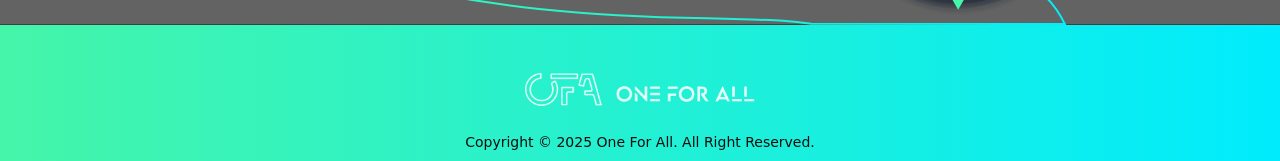
==== commit 2c73ea92: "remove new nation" ====
--- a/index.html
+++ b/index.html
@@ -6,10 +6,20 @@
     <meta name="description" content="One For All (OFA) - An innovative wellness technology project transforming health into wealth through smart wearables, health monitoring, and cryptocurrency rewards.">
     <title>One For All</title>
     
-    <link rel="apple-touch-icon" sizes="180x180" href="img/app-icon.png">
-    <link rel="icon" type="image/png" sizes="32x32" href="img/app-icon.png">
-    <link rel="icon" type="image/png" sizes="16x16" href="img/app-icon.png">
+    <link rel="apple-touch-icon" href="img/app-icon.png">
     <link rel="icon" href="img/app-icon.png" type="image/x-icon">
+
+    <!-- Social Media Meta Tags -->
+    <meta property="og:title" content="One For All">
+    <meta property="og:description" content="One For All (OFA) is an innovative wellness technology project transforming health into wealth through smart wearables, health monitoring, and cryptocurrency rewards.">
+    <meta property="og:image" content="img/app-icon.png">
+    <meta property="og:url" content="https://ofacoin.world">
+    
+    <!-- Twitter Card Meta Tags -->
+    <meta name="twitter:card" content="summary">
+    <meta name="twitter:title" content="One For All">
+    <meta name="twitter:description" content="One For All (OFA) is an innovative wellness technology project transforming health into wealth through smart wearables, health monitoring, and cryptocurrency rewards.">
+    <meta name="twitter:image" content="img/app-icon.png">
 
     <link href="https://cdn.jsdelivr.net/npm/bootstrap@5.3.2/dist/css/bootstrap.min.css" rel="stylesheet">
     <link href="https://getbootstrap.com/docs/5.3/assets/css/docs.css" rel="stylesheet">
@@ -189,7 +199,6 @@
     <script>
         const images = [
             { src: "img/WHO.png", link: "https://www.who.int/", width: 70, height: 70 },
-            { src: "img/NEW_NATION.png", link: "https://newnation.us/#", width: 90, height: 50 },
             { src: "img/CERRAM_META.png", link: "https://crmclick.io/#/", width: 90, height: 50 },
             { src: "img/Huobi_Global.png", link: "https://www.htx.com/", width: 80, height: 40 },
             { src: "img/okx.png", link: "https://www.okx.com/join/31041641?gad_source=1&gclid=CjwKCAiA1eO7BhATEiwAm0Ee-BBeIkLBJhhB35plyiv4_nCGKuAdilOFokEItZXmmyMI5mt0x4MOkhoCSD8QAvD_BwE", width: 100, height: 25 },
